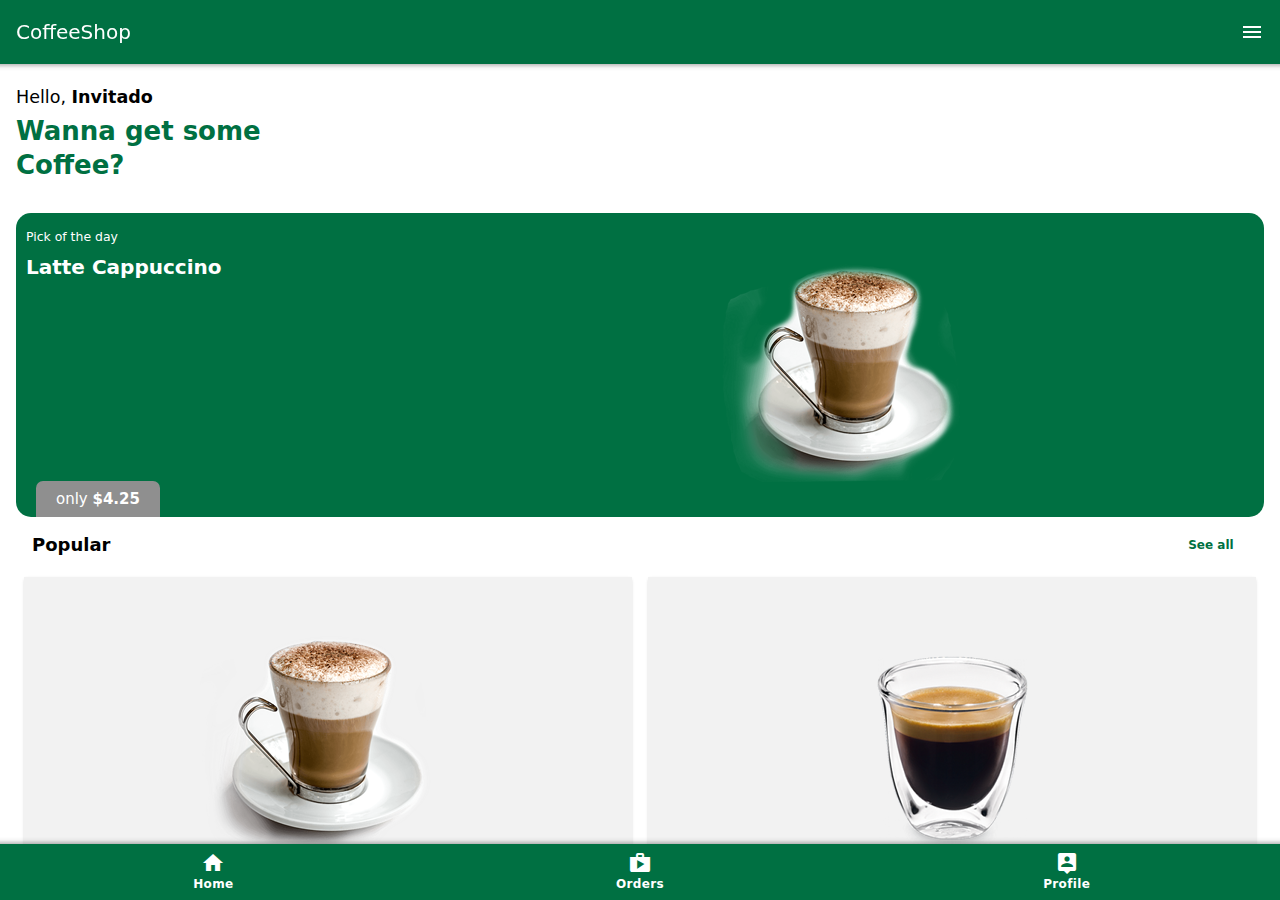
==== index.html @ afef195a "Primer versión del app" ====
<!doctype html>
<html>
<head>
<meta charset="utf-8">
<meta name="viewport" content="width=device-width, initial-scale=1.0">
<title>Coffee Shop App</title>
<link href="css/framework7.bundle.min.css" rel="stylesheet">
<link href="https://fonts.googleapis.com/icon?family=Material+Icons" rel="stylesheet">
<link href="css/style.css" rel="stylesheet">

</head>
<body>


	<div id="app">
		<div class="view view-main view-init">
			
			<section class="panel panel-left panel-cover">
			
				<div class="info-menu">
								
					<div class="row">
					
						<article class="col-30 text-align-center">
							<span class="material-icons icon-usuario">portrait</span>
						</article>
						<article class="col-70">
							<p class="nombre">Nombre Completo</p>
							<p>nombre@gmail.com</p>
							<p>Honduras</p>
						</article>
					
					</div>
					
					<a href="#" class="button button-fill button-perfil"><span class="material-icons">logout</span>Logout</a>
				</div>
								
				<h2 class="block-title">Menu</h2>
				
				<div class="list accordion-list">
					<ul>
						<li class="accordion-item"><a href="#" class="item-content item-link">
							<div class="item-inner">
							  <div class="item-title">Item 1</div>
							</div></a>
						  <div class="accordion-item-content">
							<div class="block">
							 
								<div class="list media-list">
								  <ul>
									<li>
									  <a href="/home/" class="item-link item-content panel-close">
										<div class="item-media"><i class="material-icons">home</i></div>
										<div class="item-inner">
											<div class="item-title-row">
												<div class="item-title">Home</div>
											</div> 					
										</div>
									  </a>
									</li>
									</ul>
								</div>
								
								
							</div>
						  </div>
						</li>
					</ul>
				</div>
				
				<div class="list media-list">
				  <ul>
					<li>
					  <a href="/home/" class="item-link item-content panel-close">
						<div class="item-media"><i class="material-icons">home</i></div>
						<div class="item-inner">
							<div class="item-title-row">
								<div class="item-title">Home</div>
							</div> 					
						</div>
					  </a>
					</li>
					<li>
					  <a href="/products/" class="item-link item-content panel-close">
						<div class="item-media"><i class="material-icons">inventory</i></div>
						<div class="item-inner">
							<div class="item-title-row">
								<div class="item-title">Products</div>
							</div> 					
						</div>
					  </a>
					</li>
					<li>
					  <a href="/home/" class="item-link item-content">
						<div class="item-media"><i class="material-icons">shopping_cart</i></div>
						<div class="item-inner">
							<div class="item-title-row">
								<div class="item-title">Cart</div>
							</div> 					
						</div>
					  </a>
					</li>
					<li>
					  <a href="/home/" class="item-link item-content">
						<div class="item-media"><i class="material-icons">bookmark</i></div>
						<div class="item-inner">
							<div class="item-title-row">
								<div class="item-title">Favorites</div>
							</div> 					
						</div>
					  </a>
					</li>
					<li>
					  <a href="/home/" class="item-link item-content">
						<div class="item-media"><i class="material-icons">sell</i></div>
						<div class="item-inner">
							<div class="item-title-row">
								<div class="item-title">Promotions</div>
							</div> 					
						</div>
					  </a>
					</li>
					<li>
					  <a href="/home/" class="item-link item-content">
						<div class="item-media"><i class="material-icons">shopping_bag</i></div>
						<div class="item-inner">
							<div class="item-title-row">
								<div class="item-title">My Orders</div>
							</div> 					
						</div>
					  </a>
					</li>
					<li>
					  <a href="/home/" class="item-link item-content">
						<div class="item-media"><i class="material-icons">person_pin</i></div>
						<div class="item-inner">
							<div class="item-title-row">
								<div class="item-title">Profile</div>
							</div> 					
						</div>
					  </a>
					</li>
				  </ul>
				</div>
								
			
			</section>
        
			<section data-name="home" class="page">

			  <!-- Top Navbar -->
			  <nav class="navbar">
				<div class="navbar-bg"></div>
				<div class="navbar-inner">
				  	<div class="title">CoffeeShop</div>
					<div class="right">
						<a href="#" class="link panel-open" data-panel=".panel-left"><span class="material-icons">menu</span></a>
					</div>
				</div>
			  </nav>


			  <section class="page-content">
				  <!-- Aquí va todo el contenido de la aplicación -->
				  
				  <div class="block">
				  
					  <h3>Hello, <b>Invitado</b></h3>
					  <h2 class="texto-inicial">Wanna get some <br>Coffee?</h2>
					  
					  <div class="banner-inicio">
					  
						  <div class="row">
						  
							  <article class="col-55">
								  <h5>Pick of the day</h5>
								  <h2>Latte Cappuccino</h2>
								  <div class="precio">
								  	only <b>$4.25</b>
								  </div>
							  </article>
							  
							  <article class="col-45">
							  	<img src="img/cafe-capuccino.png" class="img-fluid">
							  </article>
						  
						  </div>
					  	
					  </div>
					  
					  <div class="row">
					  
						  <article class="col-70">
						  	<h2 class="block-title">Popular</h2>
						  </article>
						  
						  <article class="col-30 text-align-right">
						  	<h2 class="block-title letra-link-title"><a href="/products/">See all <span class="material-icons">east</span></a></h2>
						  </article>
						  
					  </div>
					  
					  <section id="productos" style="display: none;">
						  
						  <div class="row">
						  
							  <div class="col">
							  
								  <article class="card">
										<div class="card-content card-content-padding">
											<img src="img/cafe-capuccino.png" class="img-fluid" alt="">
											<p class="nombre">Cappuccino</p>
											<p class="categoria">Hot</p>
										</div>

										<div class="card-footer">
											$5.75
											<a href="#"><i class="material-icons">add</i></a>
										</div>
									</article>
							  
							  </div>
							  
							  <div class="col">
							  
								  <article class="card">
										<div class="card-content card-content-padding">
											<img src="img/cafe-capuccino.png" class="img-fluid" alt="">
											<p class="nombre">Cappuccino</p>
											<p class="categoria">Hot</p>
										</div>

										<div class="card-footer">
											$5.75
											<a href="#"><i class="material-icons">add</i></a>
										</div>
									</article>
							  
							  </div>
							  
						  </div>
						  
						  <div class="row">
						  
						  
							  <div class="col">
							  
								  <article class="card">
										<div class="card-content card-content-padding">
											<img src="img/cafe-capuccino.png" class="img-fluid" alt="">
											<p class="nombre">Cappuccino</p>
											<p class="categoria">Hot</p>
										</div>

										<div class="card-footer">
											$5.75
											<a href="#"><i class="material-icons">add</i></a>
										</div>
									</article>
							  
							  </div>
							  
							  <div class="col">
							  
								  <article class="card">
										<div class="card-content card-content-padding">
											<img src="img/cafe-capuccino.png" class="img-fluid" alt="">
											<p class="nombre">Cappuccino</p>
											<p class="categoria">Hot</p>
										</div>

										<div class="card-footer">
											$5.75
											<a href="#"><i class="material-icons">add</i></a>
										</div>
									</article>
							  
							  </div>
							  
						  </div>
						  
					  </section>
				  
					  <section id="productos">
					  
						  <div data-space-between="0" data-slides-per-view="2" class="swiper-container swiper-init">
							  
							  <div class="swiper-wrapper">
								  <div class="swiper-slide">
								  	<article class="card">
										<div class="card-content card-content-padding">
											<img src="img/cafe-capuccino.png" class="img-fluid" alt="">
											<p class="nombre">Cappuccino</p>
											<p class="categoria">Hot</p>
										</div>

										<div class="card-footer">
											$5.75
											<a href="/info/"><i class="material-icons">add</i></a>
										</div>
									</article>
								  </div>
								  <div class="swiper-slide">
								  
									  <article class="card">
										<div class="card-content card-content-padding">
											<img src="img/cafe-espresso.png" class="img-fluid" alt="">
											<p class="nombre">Espresso</p>
											<p class="categoria">Hot</p>
										</div>

										<div class="card-footer">
											$4.75
											<a href="/info-espresso/"><i class="material-icons">add</i></a>
										</div>
									</article>
								  
								  </div>
								  
								  <div class="swiper-slide">
								  
									  <article class="card">
										<div class="card-content card-content-padding">
											<img src="img/kick-frappe.png" class="img-fluid" alt="">
											<p class="nombre">Kich Frappe</p>
											<p class="categoria">Ice</p>
										</div>

										<div class="card-footer">
											$7.75
											<a href="/info/"><i class="material-icons">add</i></a>
										</div>
									</article>
								  
								  </div>
								  
								  <div class="swiper-slide">
								  
									  <article class="card">
										<div class="card-content card-content-padding">
											<img src="img/cafe-espresso.png" class="img-fluid" alt="">
											<p class="nombre">Latte</p>
											<p class="categoria">Hot</p>
										</div>

										<div class="card-footer">
											$3.75
											<a href="/info/"><i class="material-icons">add</i></a>
										</div>
									</article>
								  
								  </div>
								
							  </div>
							</div>
						  
					  </section>
				  
				  </div>
				  
				  
			  </section>

			</section>
			
			<nav class="toolbar toolbar-bottom tabbar tabbar-labels">
			  <div class="toolbar-inner">
				<a class="tab-link">
					<i class="material-icons">home</i>
					Home
				</a>
				<a class="tab-link">
					<i class="material-icons">shopping_bag</i>
					Orders
				</a>
				<a class="tab-link">
					<i class="material-icons">person_pin</i>
					Profile
				</a>
			  </div>
			</nav>
			
		</div>
	</div>
	
	
	
	
	<script src="js/framework7.bundle.min.js"></script>
	<script src="js/app.js"></script>
	
</body>
</html>
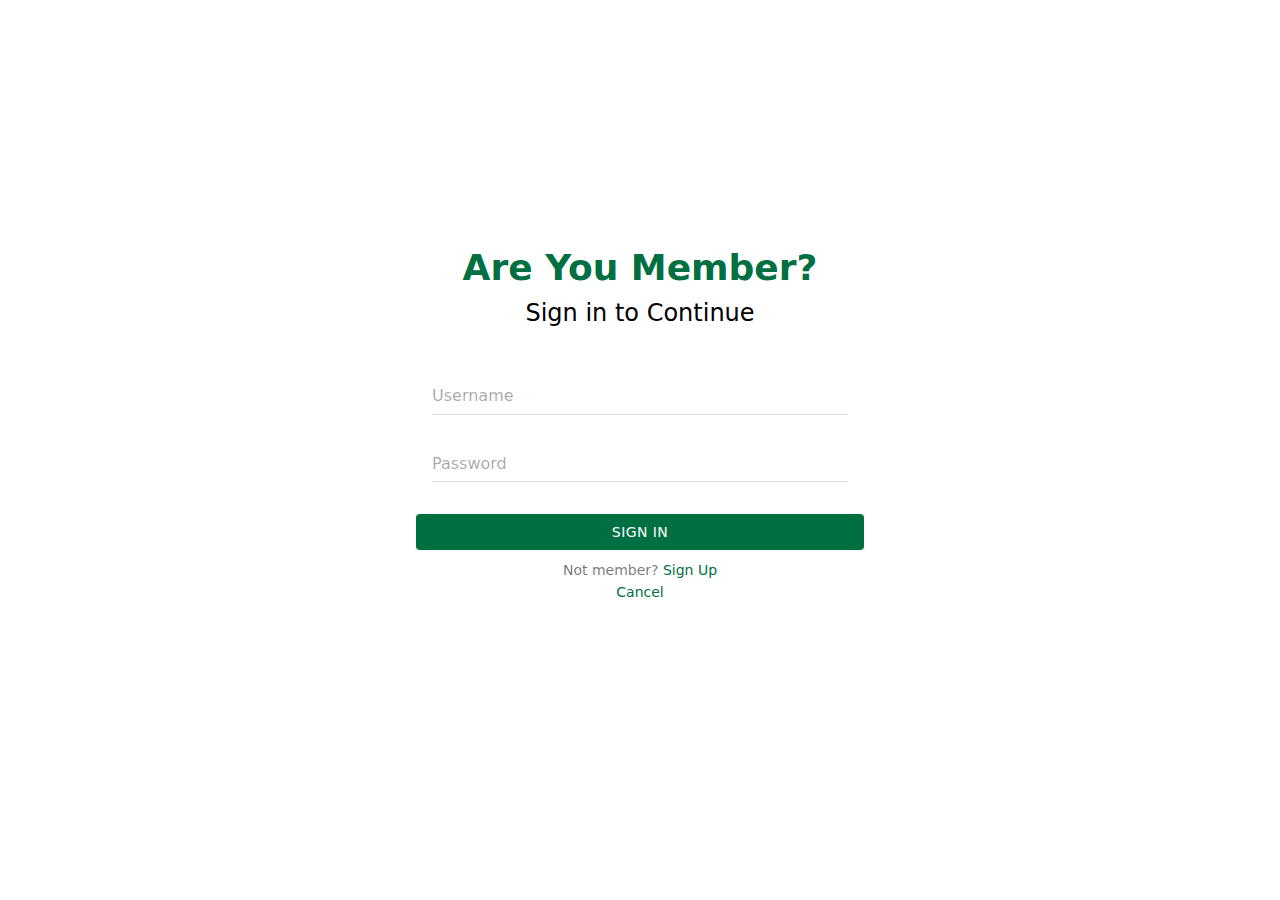
==== commit 26463c5b: "Versión Final del APP" ====
--- a/index.html
+++ b/index.html
@@ -37,23 +37,31 @@
 								
 				<h2 class="block-title">Menu</h2>
 				
-				<div class="list accordion-list">
+				<div class="list accordion-list" style="margin-bottom: 0;">
 					<ul>
 						<li class="accordion-item"><a href="#" class="item-content item-link">
 							<div class="item-inner">
-							  <div class="item-title">Item 1</div>
+							  <div class="item-title">Categories</div>
 							</div></a>
 						  <div class="accordion-item-content">
 							<div class="block">
 							 
-								<div class="list media-list">
+								<div class="list">
 								  <ul>
 									<li>
-									  <a href="/home/" class="item-link item-content panel-close">
-										<div class="item-media"><i class="material-icons">home</i></div>
+									  <a href="/products/" class="item-content panel-close">
 										<div class="item-inner">
 											<div class="item-title-row">
-												<div class="item-title">Home</div>
+												<div class="item-title">Hot</div>
+											</div> 					
+										</div>
+									  </a>
+									</li>
+									<li>
+									  <a href="/products/" class="item-content panel-close">
+										<div class="item-inner">
+											<div class="item-title-row">
+												<div class="item-title">Cold</div>
 											</div> 					
 										</div>
 									  </a>
@@ -68,7 +76,7 @@
 					</ul>
 				</div>
 				
-				<div class="list media-list">
+				<div class="list media-list" style="margin-top: 0;">
 				  <ul>
 					<li>
 					  <a href="/home/" class="item-link item-content panel-close">
@@ -165,7 +173,7 @@
 				  
 				  <div class="block">
 				  
-					  <h3>Hello, <b>Invitado</b></h3>
+					  <h3>Hello, <b><span id="username">Invitado</span></b></h3>
 					  <h2 class="texto-inicial">Wanna get some <br>Coffee?</h2>
 					  
 					  <div class="banner-inicio">
@@ -380,8 +388,70 @@
 			  </div>
 			</nav>
 			
-		</div>
-	</div>
+
+			<section id="login" class="login-screen modal-in">
+				<div class="view">
+					<section class="page">
+						<div class="page-content login-screen-content">
+							<div class="login-screen-title">
+								<h2>Are You Member?</h2>
+								<h4>Sign in to Continue</h4>
+							</div>
+							<div class="block">
+							
+								<form id="form-login" autocomplete="off">
+								  <div class="list">
+									<ul>
+									  <li class="item-content item-input">
+										<div class="item-inner">
+										  <div class="item-title item-floating-label">Username</div>
+										  <div class="item-input-wrap">
+											<input type="text" id="userNameField" name="username" placeholder="Your username" required validate>
+										  </div>
+										</div>
+									  </li>
+									  <li class="item-content item-input">
+										<div class="item-inner">
+										  <div class="item-title item-floating-label">Password</div>
+										  <div class="item-input-wrap">
+											<input type="password" name="password" placeholder="Your password" required validate>
+										  </div>
+										</div>
+									  </li>
+									</ul>
+								  </div>
+								  <div class="list">
+									<ul>
+									  <li><a href="#" class="button button-fill" id="btnLogin">Sign In</a></li>
+									</ul>
+									<div class="block-footer">
+									  <p>Not member? <a href="/sign-up/" class="link">Sign Up</a></p>
+									  <p><a href="#" class="login-screen-close">Cancel</a></p>
+									</div>
+								  </div>
+								</form>
+								
+							</div>
+						</div><!-- /page-content -->
+					</section><!-- /page -->
+				</div><!-- /view -->
+			</section>
+			<!-- /login-screen -->
+		
+			
+			
+			
+			
+		</div> <!-- /view -->
+		
+		
+		
+		
+		
+		
+	
+	</div><!-- /app -->
+	
 	
 	
 	
--- a/css/style.css
+++ b/css/style.css
@@ -189,23 +189,39 @@
 
 
 
-
-
-
-
-
-
-
-
-
-
-
-
-
-
-
-
-
-
-
-
+.sign-up{
+	z-index: 12000;	
+}
+.sign-up .page-content{
+	margin-top: 0;
+}
+
+
+.login-screen h2,
+.login-screen-page h2{
+	color: var(--f7-theme-color);
+	font-weight: 600;
+	font-size: 36px;
+	margin-bottom: 0;
+}
+
+.login-screen h4,
+.login-screen-page h4{
+	font-weight: 500;
+	font-size: 24px;
+	margin-top: 0;
+}
+
+
+
+
+
+
+
+
+
+
+
+
+
+
